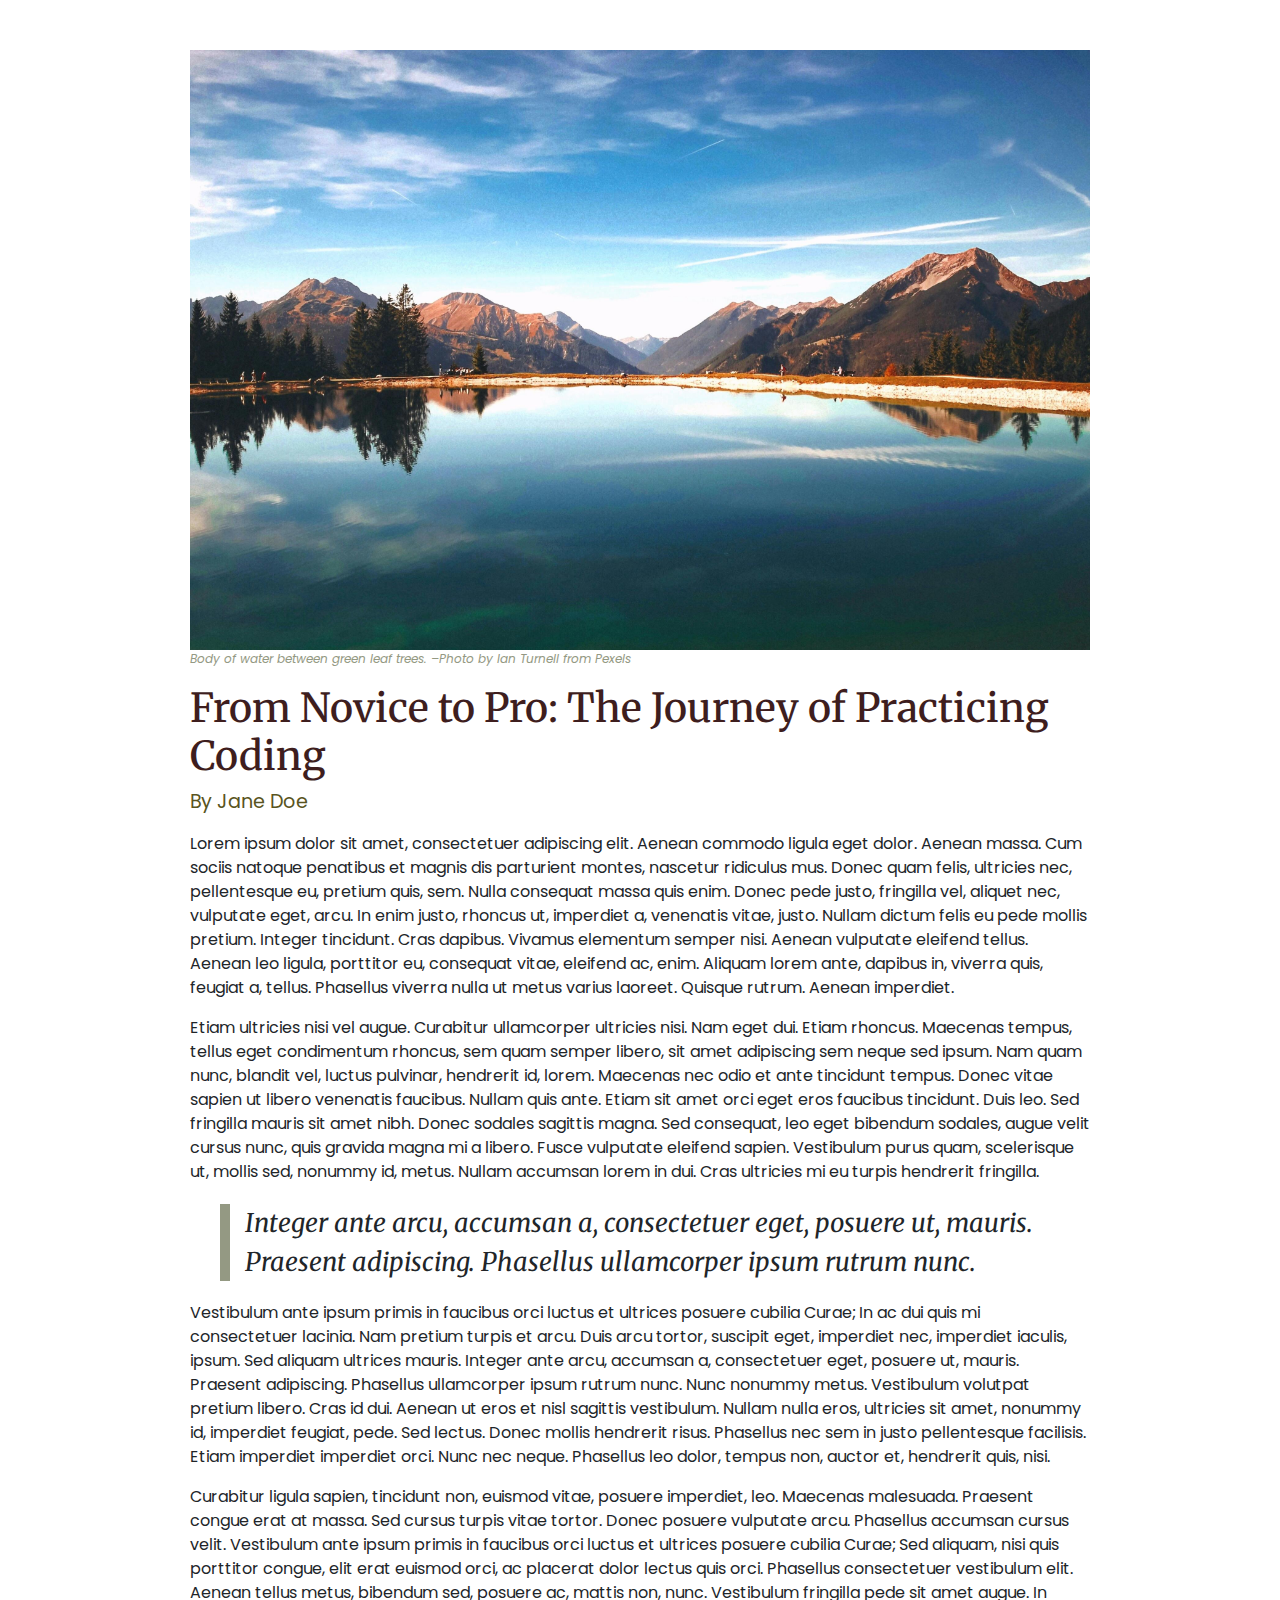
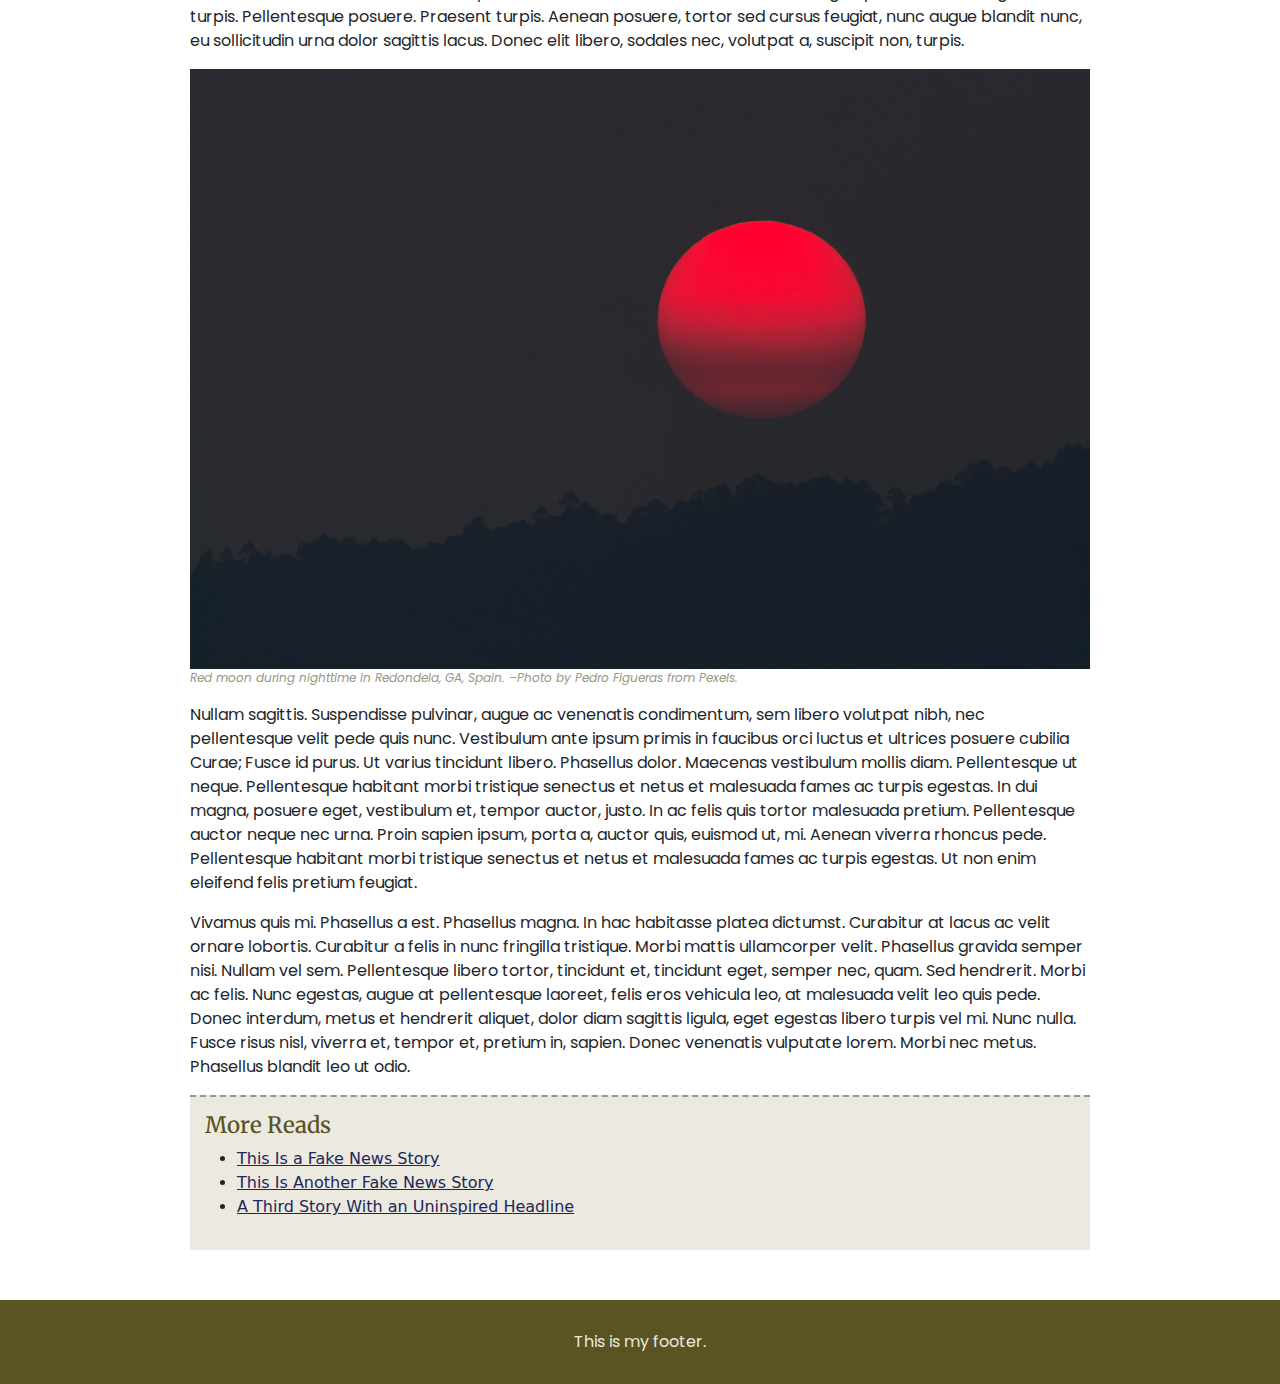
==== bootstrap-practice/index.html @ 15d183a6 "Added and started styling images" ====
<!doctype html>

<html lang="en">

  <head>
  
    <meta charset="utf-8">
    
    <meta name="viewport" content="width=device-width, initial-scale=1">
    
    <title>Bootstrap Practice Assignment</title>
    
    <!-- Bootstrap CSS -->
    <link href="https://cdn.jsdelivr.net/npm/bootstrap@5.3.3/dist/css/bootstrap.min.css" rel="stylesheet" integrity="sha384-QWTKZyjpPEjISv5WaRU9OFeRpok6YctnYmDr5pNlyT2bRjXh0JMhjY6hW+ALEwIH" crossorigin="anonymous">
    
    <!-- My external stylesheet -->
    <link href="style.css" rel="stylesheet" type="text/css">
    
    <!-- Google fonts -->
    <link rel="preconnect" href="https://fonts.googleapis.com">
    <link rel="preconnect" href="https://fonts.gstatic.com" crossorigin>
    <link href="https://fonts.googleapis.com/css2?family=Merriweather:ital,wght@0,300;0,400;0,700;0,900;1,300;1,400;1,700;1,900&family=Poppins:ital,wght@0,100;0,200;0,300;0,400;0,500;0,600;0,700;0,800;0,900;1,100;1,200;1,300;1,400;1,500;1,600;1,700;1,800;1,900&display=swap" rel="stylesheet">
        
  </head>
    
  <body>
    
    <div class="container"> <!-- opening Bootstrap body container -->
    
      <div class="row"> <!-- opening row container -->
    
         <div class="col"> <!-- opening column container -->
           
           <!-- Lead image + caption -->
           <img src="images/mountain-scenery.jpg" width="100%" alt="Mountain view reflected in water">
           <p class="captions">Body of water between green leaf trees. –Photo by Ian Turnell from Pexels</p>
           
           <!-- Headline -->
           <h1>From Novice to Pro: The Journey of Practicing Coding</h1>
           
           <!-- Byline -->
           <p id="byline">By Jane Doe</p>
           
           <!-- Body text -->
           <p class="body-text">Lorem ipsum dolor sit amet, consectetuer adipiscing elit. Aenean commodo ligula eget dolor. Aenean massa. Cum sociis natoque penatibus et magnis dis parturient montes, nascetur ridiculus mus. Donec quam felis, ultricies nec, pellentesque eu, pretium quis, sem. Nulla consequat massa quis enim. Donec pede justo, fringilla vel, aliquet nec, vulputate eget, arcu. In enim justo, rhoncus ut, imperdiet a, venenatis vitae, justo. Nullam dictum felis eu pede mollis pretium. Integer tincidunt. Cras dapibus. Vivamus elementum semper nisi. Aenean vulputate eleifend tellus. Aenean leo ligula, porttitor eu, consequat vitae, eleifend ac, enim. Aliquam lorem ante, dapibus in, viverra quis, feugiat a, tellus. Phasellus viverra nulla ut metus varius laoreet. Quisque rutrum. Aenean imperdiet.</p>
           
           <p class="body-text">Etiam ultricies nisi vel augue. Curabitur ullamcorper ultricies nisi. Nam eget dui. Etiam rhoncus. Maecenas tempus, tellus eget condimentum rhoncus, sem quam semper libero, sit amet adipiscing sem neque sed ipsum. Nam quam nunc, blandit vel, luctus pulvinar, hendrerit id, lorem. Maecenas nec odio et ante tincidunt tempus. Donec vitae sapien ut libero venenatis faucibus. Nullam quis ante. Etiam sit amet orci eget eros faucibus tincidunt. Duis leo. Sed fringilla mauris sit amet nibh. Donec sodales sagittis magna. Sed consequat, leo eget bibendum sodales, augue velit cursus nunc, quis gravida magna mi a libero. Fusce vulputate eleifend sapien. Vestibulum purus quam, scelerisque ut, mollis sed, nonummy id, metus. Nullam accumsan lorem in dui. Cras ultricies mi eu turpis hendrerit fringilla.</p>
           
           <!-- Pull quote -->
           <blockquote>Integer ante arcu, accumsan a, consectetuer eget, posuere ut, mauris. Praesent adipiscing. Phasellus ullamcorper ipsum rutrum nunc. </blockquote>
           
           <p class="body-text">Vestibulum ante ipsum primis in faucibus orci luctus et ultrices posuere cubilia Curae; In ac dui quis mi consectetuer lacinia. Nam pretium turpis et arcu. Duis arcu tortor, suscipit eget, imperdiet nec, imperdiet iaculis, ipsum. Sed aliquam ultrices mauris. Integer ante arcu, accumsan a, consectetuer eget, posuere ut, mauris. Praesent adipiscing. Phasellus ullamcorper ipsum rutrum nunc. Nunc nonummy metus. Vestibulum volutpat pretium libero. Cras id dui. Aenean ut eros et nisl sagittis vestibulum. Nullam nulla eros, ultricies sit amet, nonummy id, imperdiet feugiat, pede. Sed lectus. Donec mollis hendrerit risus. Phasellus nec sem in justo pellentesque facilisis. Etiam imperdiet imperdiet orci. Nunc nec neque. Phasellus leo dolor, tempus non, auctor et, hendrerit quis, nisi.</p>
           
           <p class="body-text">Curabitur ligula sapien, tincidunt non, euismod vitae, posuere imperdiet, leo. Maecenas malesuada. Praesent congue erat at massa. Sed cursus turpis vitae tortor. Donec posuere vulputate arcu. Phasellus accumsan cursus velit. Vestibulum ante ipsum primis in faucibus orci luctus et ultrices posuere cubilia Curae; Sed aliquam, nisi quis porttitor congue, elit erat euismod orci, ac placerat dolor lectus quis orci. Phasellus consectetuer vestibulum elit. Aenean tellus metus, bibendum sed, posuere ac, mattis non, nunc. Vestibulum fringilla pede sit amet augue. In turpis. Pellentesque posuere. Praesent turpis. Aenean posuere, tortor sed cursus feugiat, nunc augue blandit nunc, eu sollicitudin urna dolor sagittis lacus. Donec elit libero, sodales nec, volutpat a, suscipit non, turpis.</p>
           
           <!-- Inline image + caption -->
           <img src="images/red-moon.jpg" width="100%" alt="Reddish moon in a dark sky">
           <p class="captions">Red moon during nighttime in Redondela, GA, Spain. –Photo by Pedro Figueras from Pexels.</p>
           
           <p class="body-text">Nullam sagittis. Suspendisse pulvinar, augue ac venenatis condimentum, sem libero volutpat nibh, nec pellentesque velit pede quis nunc. Vestibulum ante ipsum primis in faucibus orci luctus et ultrices posuere cubilia Curae; Fusce id purus. Ut varius tincidunt libero. Phasellus dolor. Maecenas vestibulum mollis diam. Pellentesque ut neque. Pellentesque habitant morbi tristique senectus et netus et malesuada fames ac turpis egestas. In dui magna, posuere eget, vestibulum et, tempor auctor, justo. In ac felis quis tortor malesuada pretium. Pellentesque auctor neque nec urna. Proin sapien ipsum, porta a, auctor quis, euismod ut, mi. Aenean viverra rhoncus pede. Pellentesque habitant morbi tristique senectus et netus et malesuada fames ac turpis egestas. Ut non enim eleifend felis pretium feugiat.</p>
           
           <p class="body-text">Vivamus quis mi. Phasellus a est. Phasellus magna. In hac habitasse platea dictumst. Curabitur at lacus ac velit ornare lobortis. Curabitur a felis in nunc fringilla tristique. Morbi mattis ullamcorper velit. Phasellus gravida semper nisi. Nullam vel sem. Pellentesque libero tortor, tincidunt et, tincidunt eget, semper nec, quam. Sed hendrerit. Morbi ac felis. Nunc egestas, augue at pellentesque laoreet, felis eros vehicula leo, at malesuada velit leo quis pede. Donec interdum, metus et hendrerit aliquet, dolor diam sagittis ligula, eget egestas libero turpis vel mi. Nunc nulla. Fusce risus nisl, viverra et, tempor et, pretium in, sapien. Donec venenatis vulputate lorem. Morbi nec metus. Phasellus blandit leo ut odio.</p>
           
           <div id="more-reads"> <!-- opening more reads container -->
           
             <!-- More reads title -->
             <h3>More Reads</h3>
             
             <!-- List of links -->
             <ul>
               <li><a href="https://umd.edu/">This Is a Fake News Story</a></li>
               <li><a href="https://terp.umd.edu/">This Is Another Fake News Story</a></li>
               <li><a href="https://provost.umd.edu/calendar">A Third Story With an Uninspired Headline</a></li>
             </ul>
           
           </div> <!-- closing more-reads container -->
           
        </div> <!-- closing column container -->
    
      </div> <!-- closing row container -->
    
    </div> <!-- closing Bootstrap body container -->
    
    <div class="container-fluid"> <!-- opening Bootstrap footer container -->
    
      <div class="row"> <!-- opening row container -->
    
         <div class="col"> <!-- opening column container -->
         
           <div class="footer-text">This is my footer.</div>
         
         </div> <!-- closing column container -->
    
      </div> <!-- closing row container -->
    
    </div> <!-- closing Bootstrap footer container -->

    
    <!-- Bootstrap JavaScript -->
    <script src="https://cdn.jsdelivr.net/npm/bootstrap@5.3.3/dist/js/bootstrap.bundle.min.js" integrity="sha384-YvpcrYf0tY3lHB60NNkmXc5s9fDVZLESaAA55NDzOxhy9GkcIdslK1eN7N6jIeHz" crossorigin="anonymous"></script>
    
  </body>
    
</html>
---- bootstrap-practice/style.css ----
/* styles for body container */
.container {
  margin: 0 auto;
  max-width: 900px;
  padding: 50px 0;
}

/* styles for image captions */
.captions {
  color: #949983;
  font-family: "Poppins", sans-serif;
  font-size: 0.75em;
  font-style: italic;
}

/* styles for headline */
h1 {
  color: #3e1e1e;
  font-family: "Merriweather", serif;
  font-size: 2.5em;
}

/* styles for byline */
#byline {
  color: #595421;
  font-family: "Poppins", sans-serif;
  font-size: 1.2em;
}
  
/* styles for body text */
.body-text {
  font-family: "Poppins", sans-serif;
  font-size: 1em;
}

/* styles for pull quote */
blockquote {
  border-left: solid 10px #949983;
  font-family: "Merriweather", serif;
  font-size: 1.6em;
  font-style: italic;
  margin: 20px 30px;
  padding: 0 15px;
}

/* styles for more reads section */
#more-reads {
  background-color: #ebe9e0;
  border-top: dashed 2px #949983;
  padding: 15px;
}

/* styles for more reads title */
h3 {
  color: #595421;
  font-family: "Merriweather", serif;
  font-size: 1.4em;
}

/* styles for footer container */
.container-fluid {
  background-color: #595421;
}

/* styles for footer text */
.footer-text {
  color: #ebe9e0;
  font-family: "Poppins", sans-serif;
  font-size: 1em;
  margin: 30px;
  text-align: center;
}

/* unvisited links */
a:link {
  color: #212659;
  font-weight: 500;
}

/* hovering over links */
a:hover {
  color: #595421;
}

/* visited links */
a:visited {
  color: #542159;
}
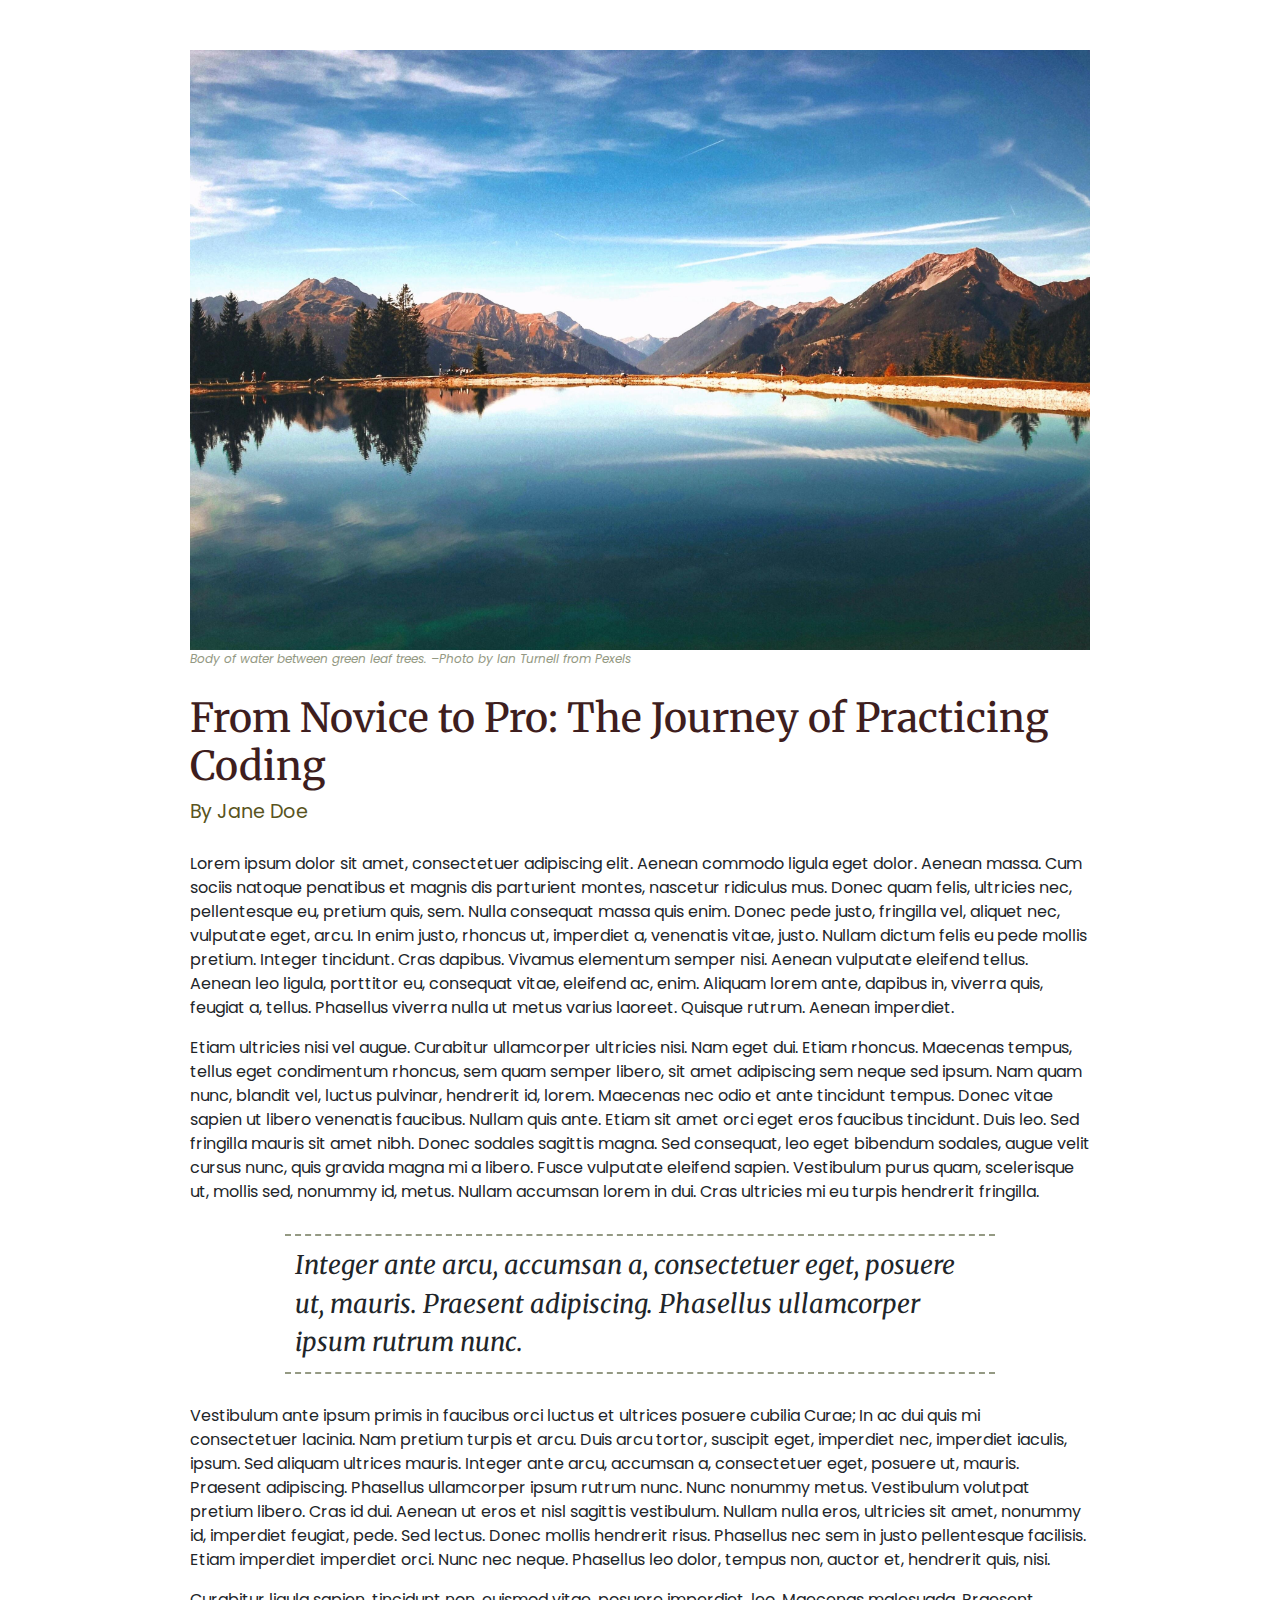
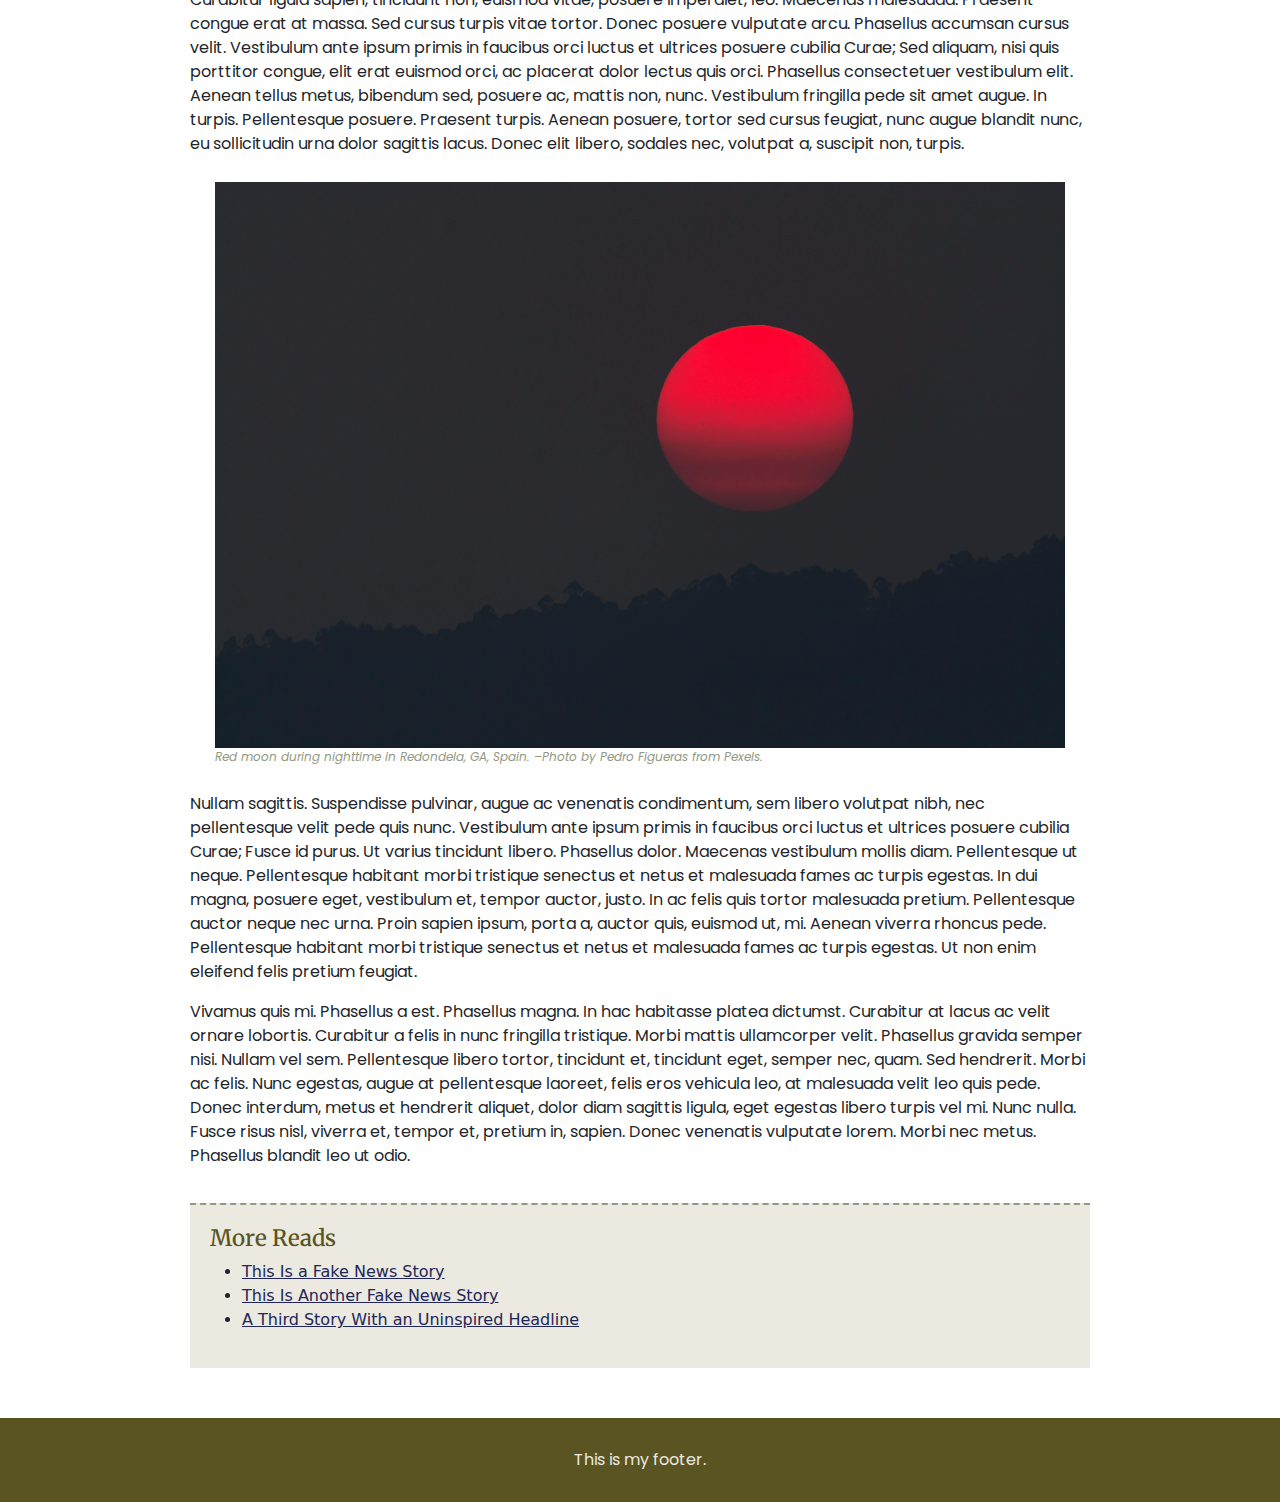
==== commit d99802cc: "Styling inline image and changing pull quote" ====
--- a/bootstrap-practice/index.html
+++ b/bootstrap-practice/index.html
@@ -53,9 +53,14 @@
            
            <p class="body-text">Curabitur ligula sapien, tincidunt non, euismod vitae, posuere imperdiet, leo. Maecenas malesuada. Praesent congue erat at massa. Sed cursus turpis vitae tortor. Donec posuere vulputate arcu. Phasellus accumsan cursus velit. Vestibulum ante ipsum primis in faucibus orci luctus et ultrices posuere cubilia Curae; Sed aliquam, nisi quis porttitor congue, elit erat euismod orci, ac placerat dolor lectus quis orci. Phasellus consectetuer vestibulum elit. Aenean tellus metus, bibendum sed, posuere ac, mattis non, nunc. Vestibulum fringilla pede sit amet augue. In turpis. Pellentesque posuere. Praesent turpis. Aenean posuere, tortor sed cursus feugiat, nunc augue blandit nunc, eu sollicitudin urna dolor sagittis lacus. Donec elit libero, sodales nec, volutpat a, suscipit non, turpis.</p>
            
-           <!-- Inline image + caption -->
-           <img src="images/red-moon.jpg" width="100%" alt="Reddish moon in a dark sky">
-           <p class="captions">Red moon during nighttime in Redondela, GA, Spain. –Photo by Pedro Figueras from Pexels.</p>
+           <!-- Inline image container -->
+           <div class="image-container"> <!-- opening image container -->
+           
+             <!-- Inline image + caption -->
+             <img src="images/red-moon.jpg" width="100%" alt="Reddish moon in a dark sky">
+             <p class="captions">Red moon during nighttime in Redondela, GA, Spain. –Photo by Pedro Figueras from Pexels.</p>
+             
+           </div> <!-- closing image container -->
            
            <p class="body-text">Nullam sagittis. Suspendisse pulvinar, augue ac venenatis condimentum, sem libero volutpat nibh, nec pellentesque velit pede quis nunc. Vestibulum ante ipsum primis in faucibus orci luctus et ultrices posuere cubilia Curae; Fusce id purus. Ut varius tincidunt libero. Phasellus dolor. Maecenas vestibulum mollis diam. Pellentesque ut neque. Pellentesque habitant morbi tristique senectus et netus et malesuada fames ac turpis egestas. In dui magna, posuere eget, vestibulum et, tempor auctor, justo. In ac felis quis tortor malesuada pretium. Pellentesque auctor neque nec urna. Proin sapien ipsum, porta a, auctor quis, euismod ut, mi. Aenean viverra rhoncus pede. Pellentesque habitant morbi tristique senectus et netus et malesuada fames ac turpis egestas. Ut non enim eleifend felis pretium feugiat.</p>
            
--- a/bootstrap-practice/style.css
+++ b/bootstrap-practice/style.css
@@ -18,6 +18,7 @@
   color: #3e1e1e;
   font-family: "Merriweather", serif;
   font-size: 2.5em;
+  padding-top: 10px;
 }
 
 /* styles for byline */
@@ -25,6 +26,7 @@
   color: #595421;
   font-family: "Poppins", sans-serif;
   font-size: 1.2em;
+  padding-bottom: 10px;
 }
   
 /* styles for body text */
@@ -35,19 +37,26 @@
 
 /* styles for pull quote */
 blockquote {
-  border-left: solid 10px #949983;
+  border-bottom: dashed 2px #949983;
+  border-top: dashed 2px #949983;
   font-family: "Merriweather", serif;
   font-size: 1.6em;
   font-style: italic;
-  margin: 20px 30px;
-  padding: 0 15px;
+  margin: 30px 95px;
+  padding: 10px;
+}
+
+/* styles for inline image */
+.image-container {
+  padding: 10px 25px;
 }
 
 /* styles for more reads section */
 #more-reads {
   background-color: #ebe9e0;
   border-top: dashed 2px #949983;
-  padding: 15px;
+  margin-top: 35px;
+  padding: 20px;
 }
 
 /* styles for more reads title */
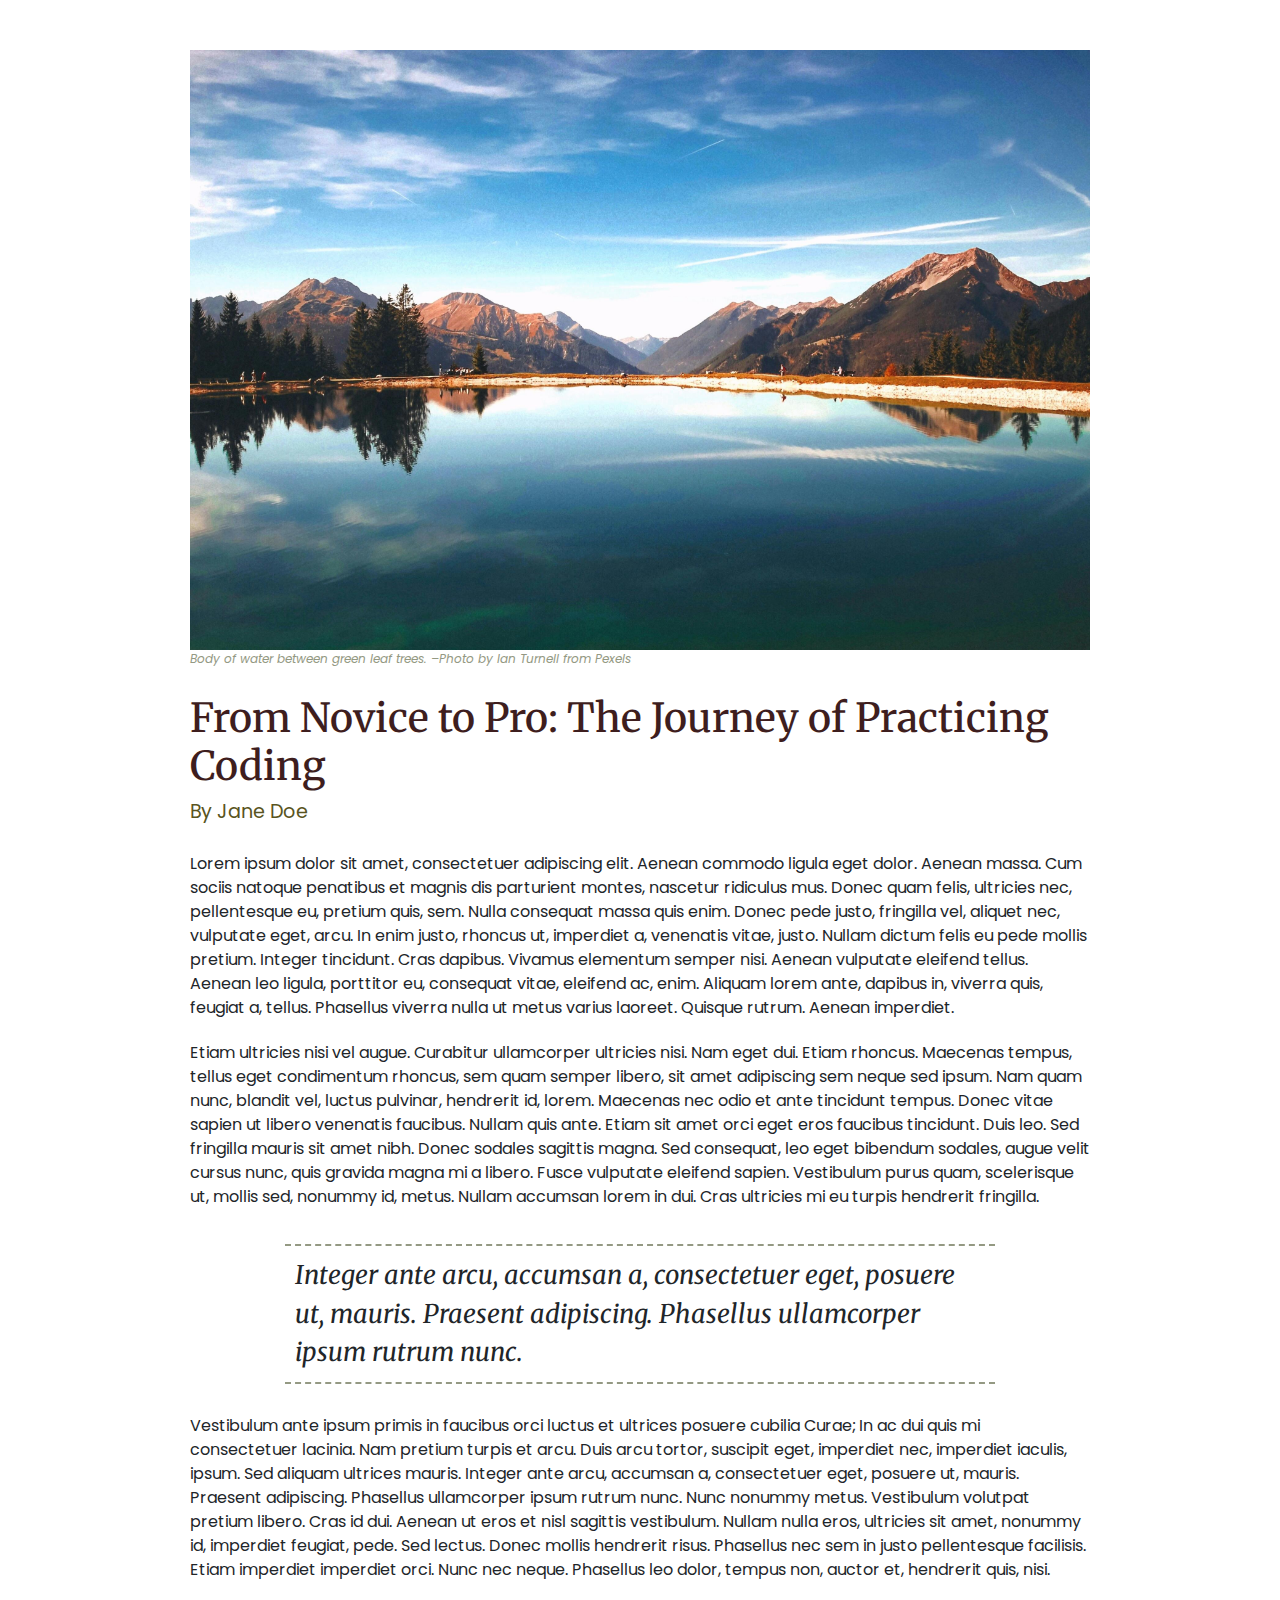
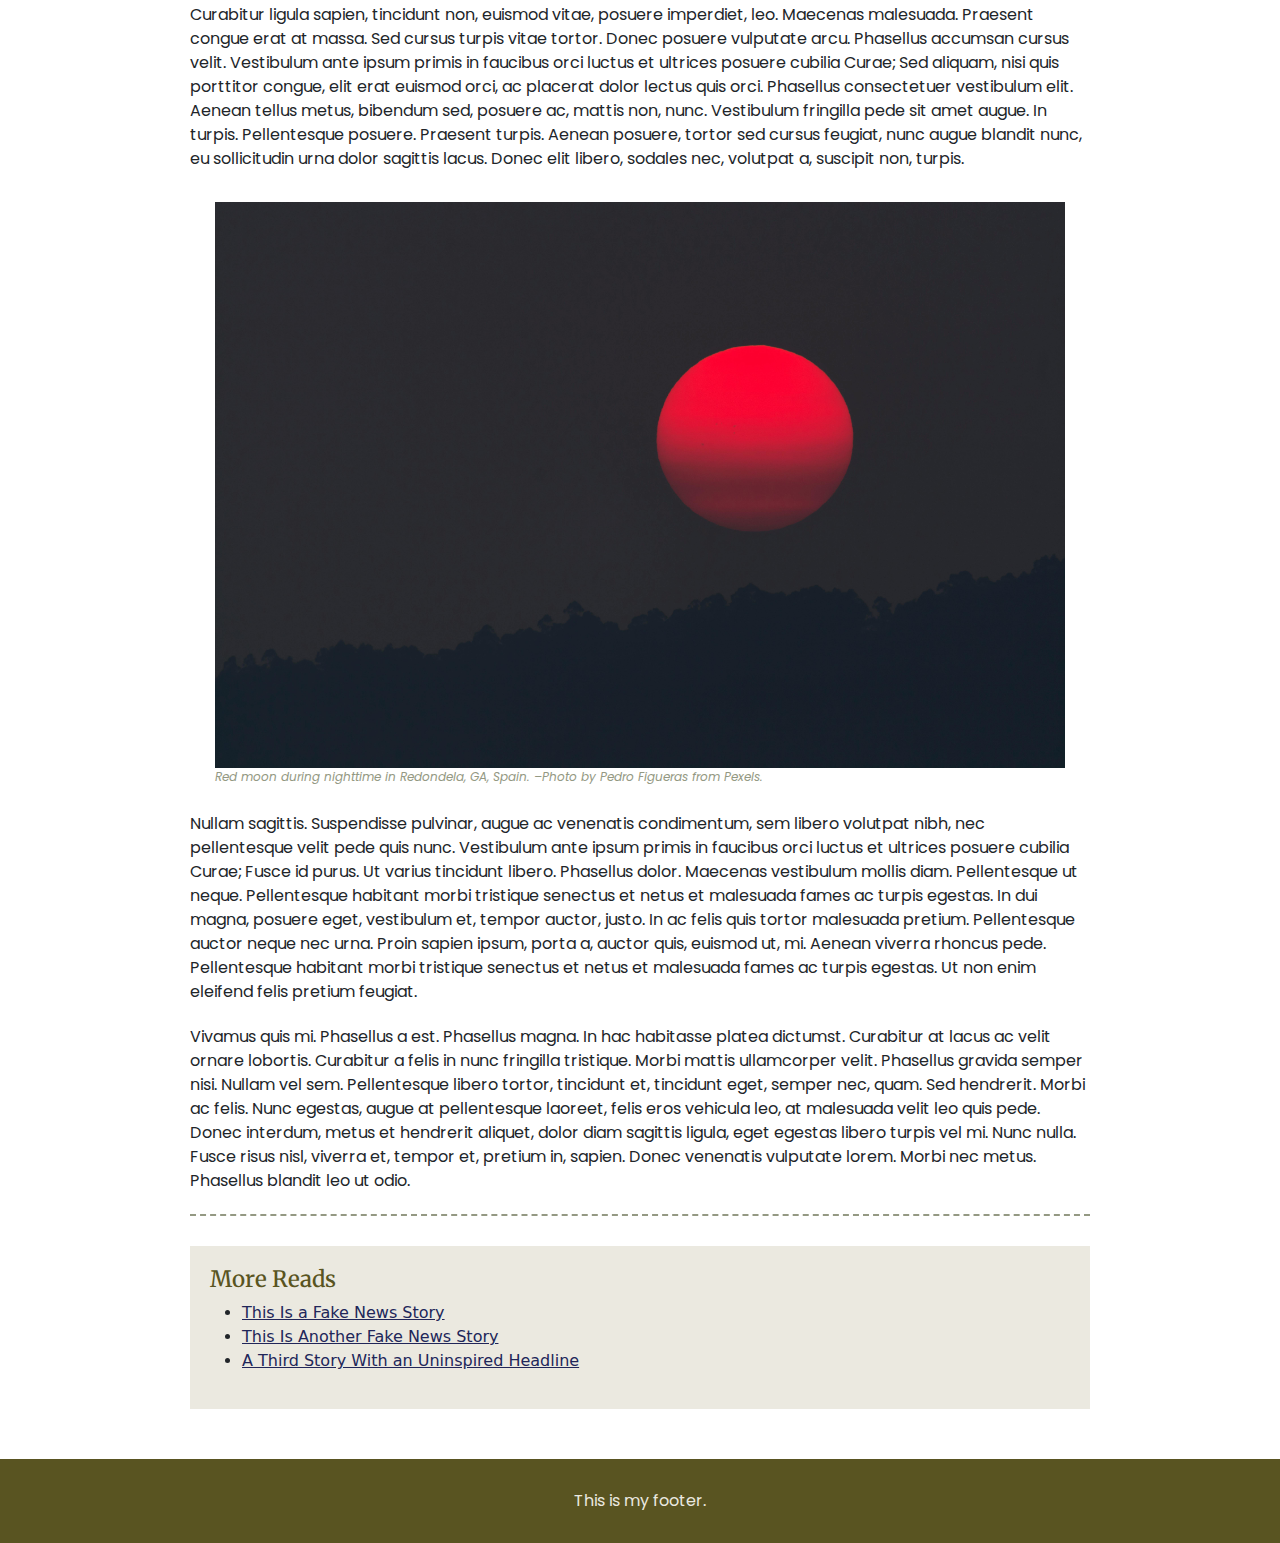
==== commit 04fa151e: "Adding + styling hr" ====
--- a/bootstrap-practice/index.html
+++ b/bootstrap-practice/index.html
@@ -66,6 +66,9 @@
            
            <p class="body-text">Vivamus quis mi. Phasellus a est. Phasellus magna. In hac habitasse platea dictumst. Curabitur at lacus ac velit ornare lobortis. Curabitur a felis in nunc fringilla tristique. Morbi mattis ullamcorper velit. Phasellus gravida semper nisi. Nullam vel sem. Pellentesque libero tortor, tincidunt et, tincidunt eget, semper nec, quam. Sed hendrerit. Morbi ac felis. Nunc egestas, augue at pellentesque laoreet, felis eros vehicula leo, at malesuada velit leo quis pede. Donec interdum, metus et hendrerit aliquet, dolor diam sagittis ligula, eget egestas libero turpis vel mi. Nunc nulla. Fusce risus nisl, viverra et, tempor et, pretium in, sapien. Donec venenatis vulputate lorem. Morbi nec metus. Phasellus blandit leo ut odio.</p>
            
+           <!-- Horizontal divider -->
+           <hr id="divider">
+           
            <div id="more-reads"> <!-- opening more reads container -->
            
              <!-- More reads title -->
--- a/bootstrap-practice/style.css
+++ b/bootstrap-practice/style.css
@@ -33,6 +33,7 @@
 .body-text {
   font-family: "Poppins", sans-serif;
   font-size: 1em;
+  padding-bottom: 5px;
 }
 
 /* styles for pull quote */
@@ -51,11 +52,16 @@
   padding: 10px 25px;
 }
 
+/* styles for horizontal divider */
+#divider {
+  border-top: 2px dashed #949983;
+  opacity: 1;
+}
+
 /* styles for more reads section */
 #more-reads {
   background-color: #ebe9e0;
-  border-top: dashed 2px #949983;
-  margin-top: 35px;
+  margin-top: 30px;
   padding: 20px;
 }
 
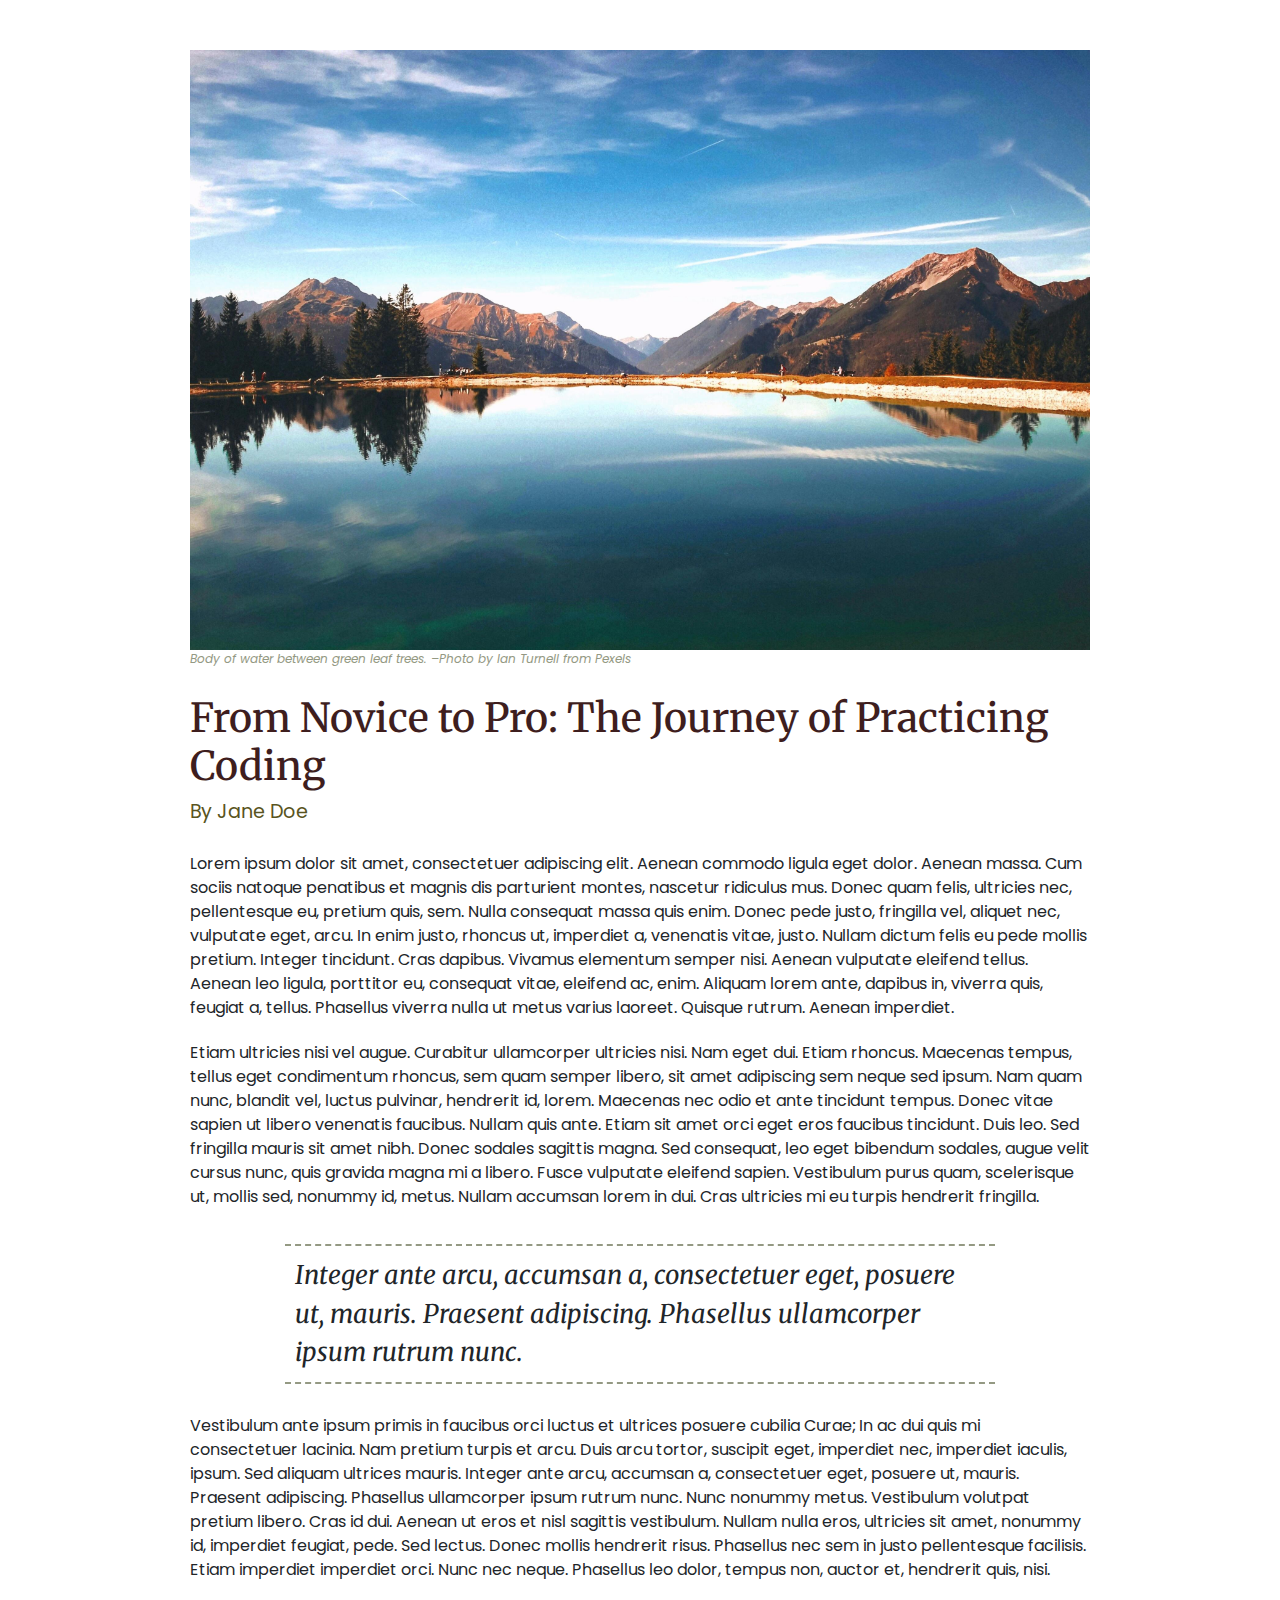
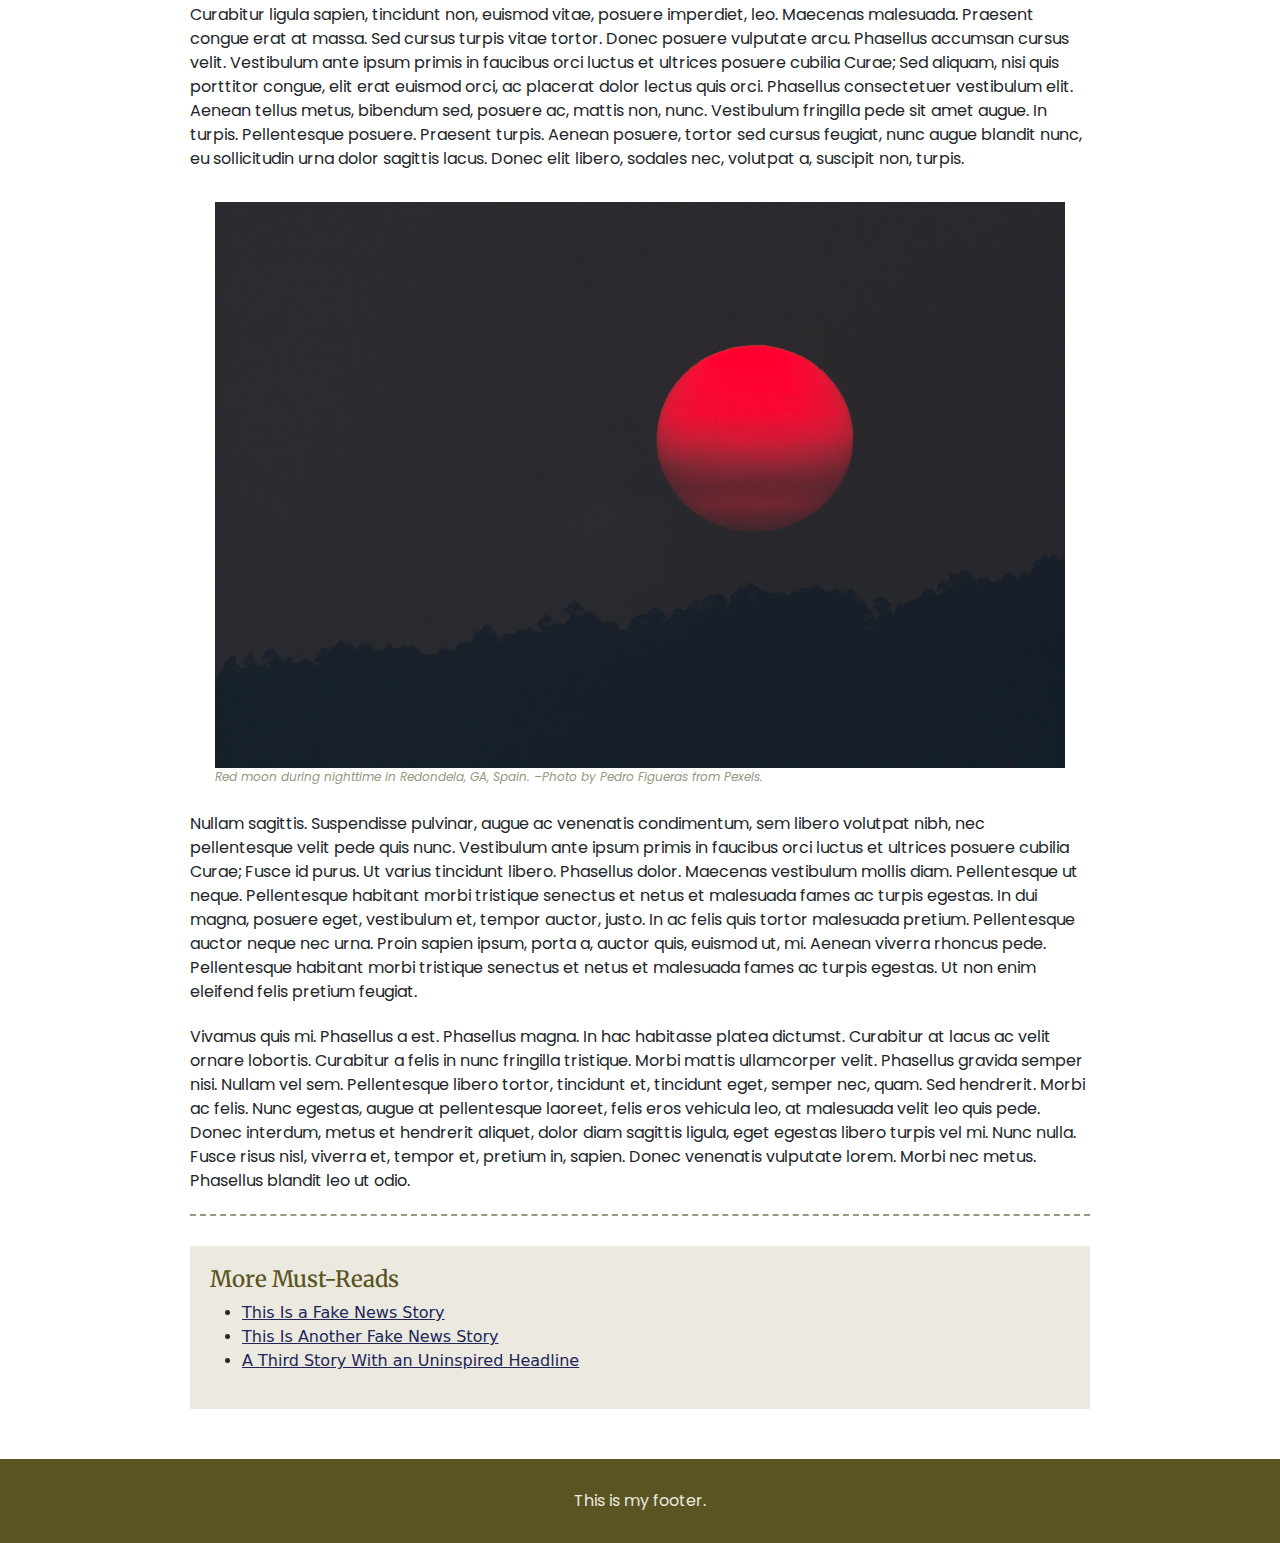
==== commit f8642a31: "Little cleanup on list title and stylesheet comments" ====
--- a/bootstrap-practice/index.html
+++ b/bootstrap-practice/index.html
@@ -32,7 +32,7 @@
          <div class="col"> <!-- opening column container -->
            
            <!-- Lead image + caption -->
-           <img src="images/mountain-scenery.jpg" width="100%" alt="Mountain view reflected in water">
+           <img src="images/mountain-scenery.jpg" alt="Mountain view reflected in water">
            <p class="captions">Body of water between green leaf trees. –Photo by Ian Turnell from Pexels</p>
            
            <!-- Headline -->
@@ -57,7 +57,7 @@
            <div class="image-container"> <!-- opening image container -->
            
              <!-- Inline image + caption -->
-             <img src="images/red-moon.jpg" width="100%" alt="Reddish moon in a dark sky">
+             <img src="images/red-moon.jpg" alt="Reddish moon in a dark sky">
              <p class="captions">Red moon during nighttime in Redondela, GA, Spain. –Photo by Pedro Figueras from Pexels.</p>
              
            </div> <!-- closing image container -->
@@ -72,7 +72,7 @@
            <div id="more-reads"> <!-- opening more reads container -->
            
              <!-- More reads title -->
-             <h3>More Reads</h3>
+             <h3>More Must-Reads</h3>
              
              <!-- List of links -->
              <ul>
--- a/bootstrap-practice/style.css
+++ b/bootstrap-practice/style.css
@@ -3,6 +3,11 @@
   margin: 0 auto;
   max-width: 900px;
   padding: 50px 0;
+}
+
+/* styles for images */
+img {
+  width: 100%;
 }
 
 /* styles for image captions */
@@ -77,7 +82,7 @@
   background-color: #595421;
 }
 
-/* styles for footer text */
+/* styles for footer text; height will expand with text */
 .footer-text {
   color: #ebe9e0;
   font-family: "Poppins", sans-serif;
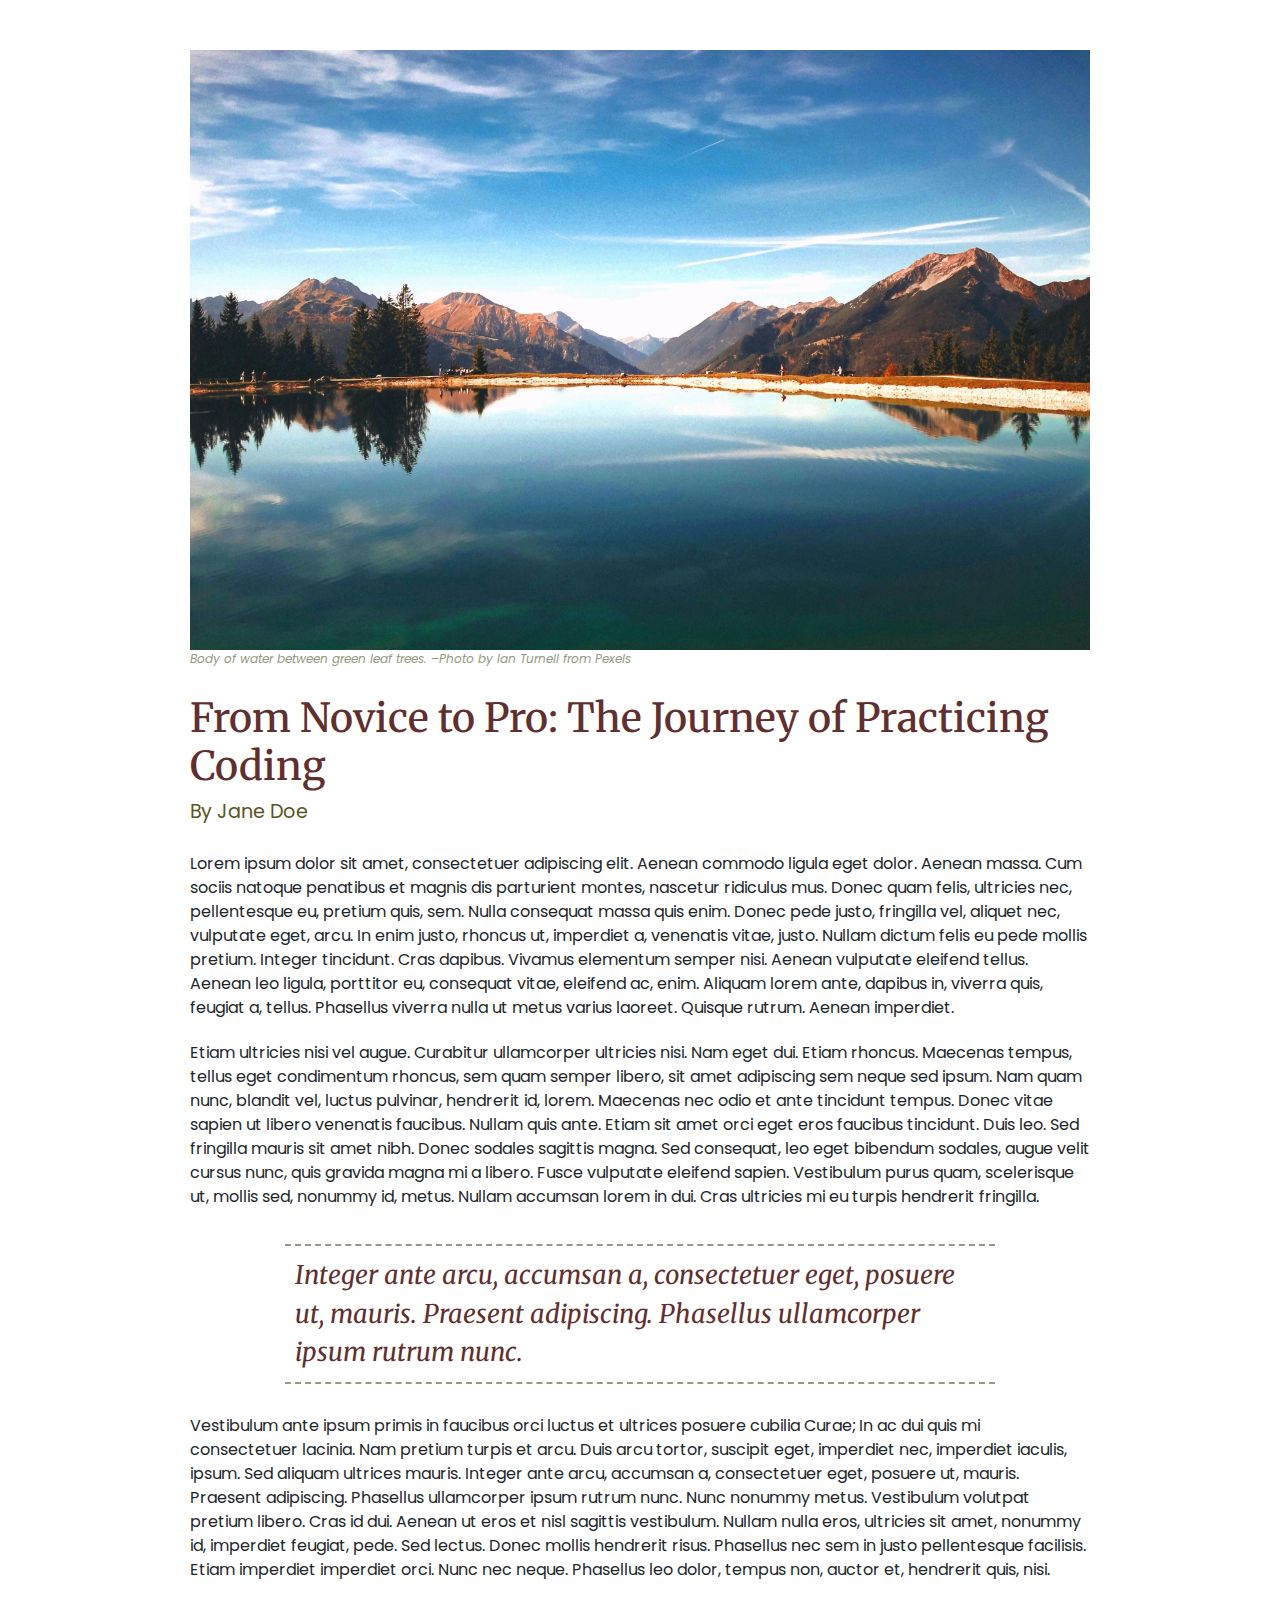
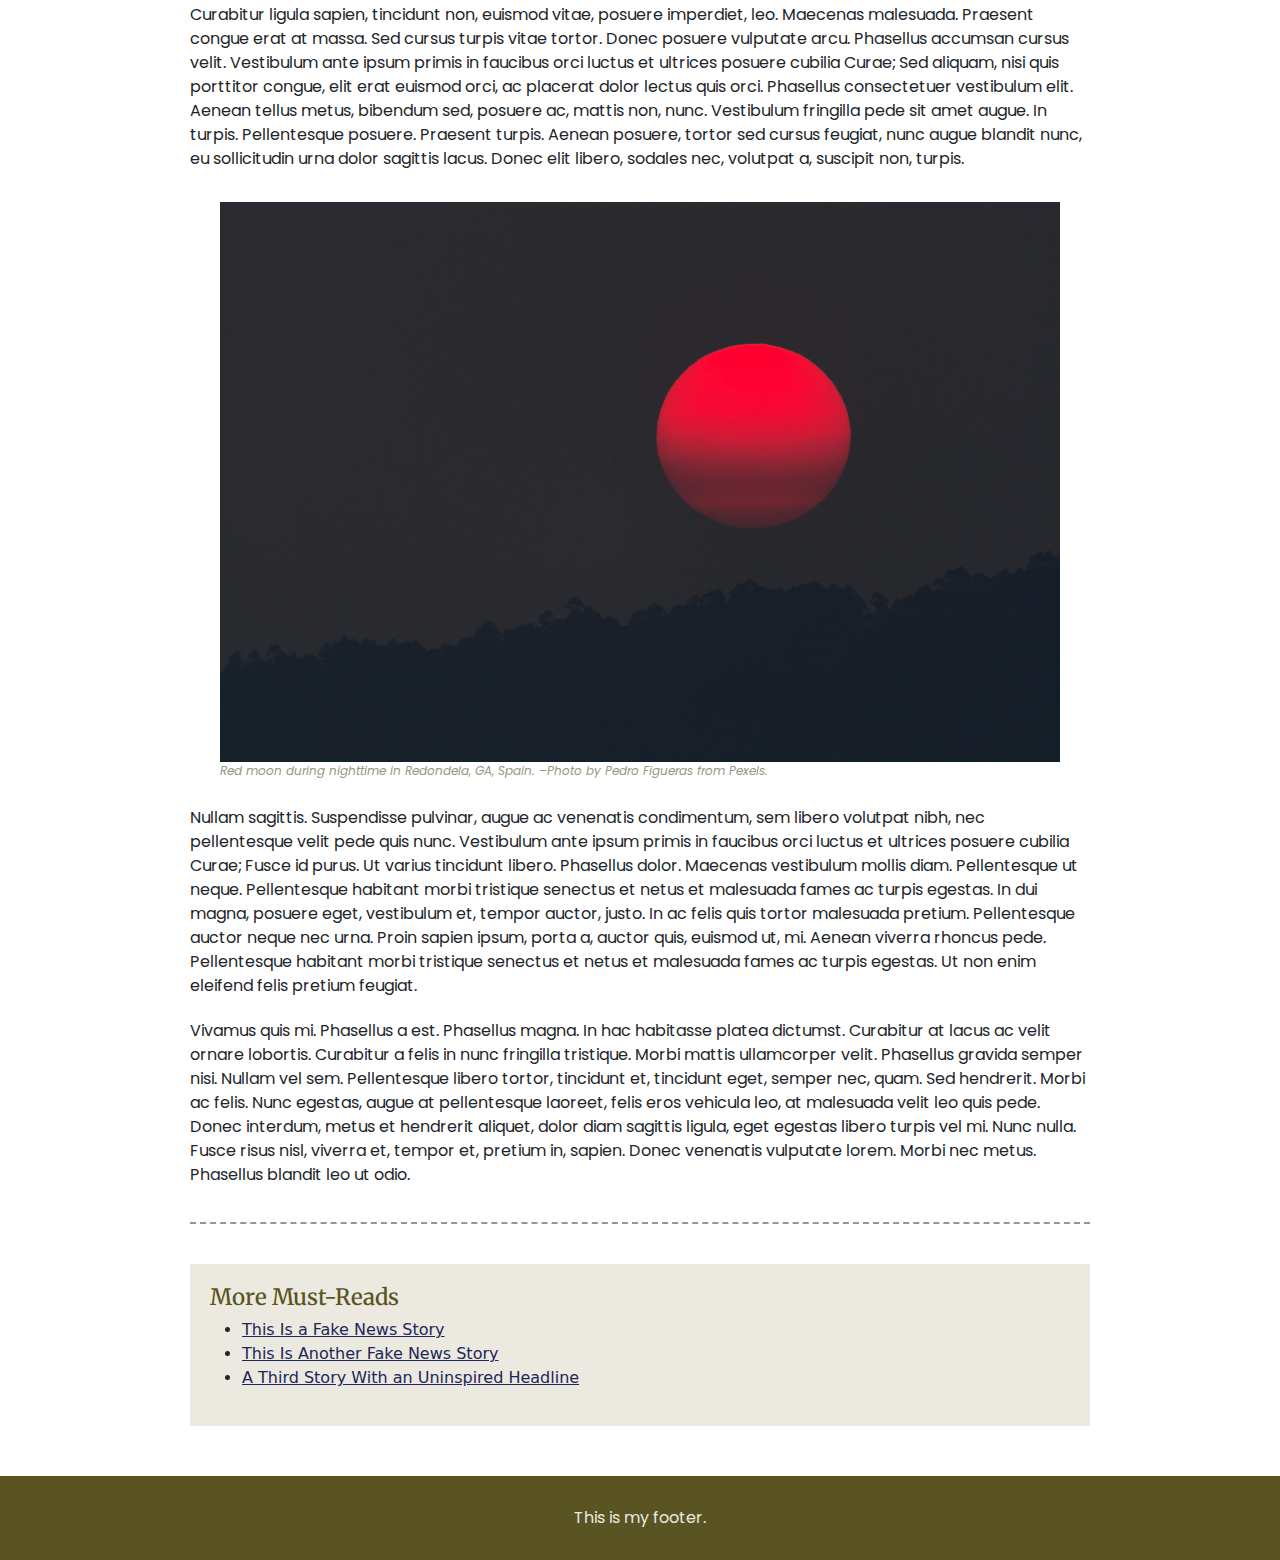
==== commit f97aed83: "Cleaning up comments" ====
--- a/bootstrap-practice/index.html
+++ b/bootstrap-practice/index.html
@@ -27,21 +27,21 @@
     
     <div class="container"> <!-- opening Bootstrap body container -->
     
-      <div class="row"> <!-- opening row container -->
+      <div class="row"> <!-- opening row -->
     
-         <div class="col"> <!-- opening column container -->
+         <div class="col"> <!-- opening column -->
            
            <!-- Lead image + caption -->
            <img src="images/mountain-scenery.jpg" alt="Mountain view reflected in water">
            <p class="captions">Body of water between green leaf trees. –Photo by Ian Turnell from Pexels</p>
            
-           <!-- Headline -->
+           <!-- headline -->
            <h1>From Novice to Pro: The Journey of Practicing Coding</h1>
            
-           <!-- Byline -->
+           <!-- byline -->
            <p id="byline">By Jane Doe</p>
            
-           <!-- Body text -->
+           <!-- body text -->
            <p class="body-text">Lorem ipsum dolor sit amet, consectetuer adipiscing elit. Aenean commodo ligula eget dolor. Aenean massa. Cum sociis natoque penatibus et magnis dis parturient montes, nascetur ridiculus mus. Donec quam felis, ultricies nec, pellentesque eu, pretium quis, sem. Nulla consequat massa quis enim. Donec pede justo, fringilla vel, aliquet nec, vulputate eget, arcu. In enim justo, rhoncus ut, imperdiet a, venenatis vitae, justo. Nullam dictum felis eu pede mollis pretium. Integer tincidunt. Cras dapibus. Vivamus elementum semper nisi. Aenean vulputate eleifend tellus. Aenean leo ligula, porttitor eu, consequat vitae, eleifend ac, enim. Aliquam lorem ante, dapibus in, viverra quis, feugiat a, tellus. Phasellus viverra nulla ut metus varius laoreet. Quisque rutrum. Aenean imperdiet.</p>
            
            <p class="body-text">Etiam ultricies nisi vel augue. Curabitur ullamcorper ultricies nisi. Nam eget dui. Etiam rhoncus. Maecenas tempus, tellus eget condimentum rhoncus, sem quam semper libero, sit amet adipiscing sem neque sed ipsum. Nam quam nunc, blandit vel, luctus pulvinar, hendrerit id, lorem. Maecenas nec odio et ante tincidunt tempus. Donec vitae sapien ut libero venenatis faucibus. Nullam quis ante. Etiam sit amet orci eget eros faucibus tincidunt. Duis leo. Sed fringilla mauris sit amet nibh. Donec sodales sagittis magna. Sed consequat, leo eget bibendum sodales, augue velit cursus nunc, quis gravida magna mi a libero. Fusce vulputate eleifend sapien. Vestibulum purus quam, scelerisque ut, mollis sed, nonummy id, metus. Nullam accumsan lorem in dui. Cras ultricies mi eu turpis hendrerit fringilla.</p>
@@ -53,14 +53,14 @@
            
            <p class="body-text">Curabitur ligula sapien, tincidunt non, euismod vitae, posuere imperdiet, leo. Maecenas malesuada. Praesent congue erat at massa. Sed cursus turpis vitae tortor. Donec posuere vulputate arcu. Phasellus accumsan cursus velit. Vestibulum ante ipsum primis in faucibus orci luctus et ultrices posuere cubilia Curae; Sed aliquam, nisi quis porttitor congue, elit erat euismod orci, ac placerat dolor lectus quis orci. Phasellus consectetuer vestibulum elit. Aenean tellus metus, bibendum sed, posuere ac, mattis non, nunc. Vestibulum fringilla pede sit amet augue. In turpis. Pellentesque posuere. Praesent turpis. Aenean posuere, tortor sed cursus feugiat, nunc augue blandit nunc, eu sollicitudin urna dolor sagittis lacus. Donec elit libero, sodales nec, volutpat a, suscipit non, turpis.</p>
            
-           <!-- Inline image container -->
+           <!-- opening inline image div -->
            <div class="image-container"> <!-- opening image container -->
            
-             <!-- Inline image + caption -->
+             <!-- inline image + caption -->
              <img src="images/red-moon.jpg" alt="Reddish moon in a dark sky">
              <p class="captions">Red moon during nighttime in Redondela, GA, Spain. –Photo by Pedro Figueras from Pexels.</p>
              
-           </div> <!-- closing image container -->
+           </div> <!-- closing inline image div -->
            
            <p class="body-text">Nullam sagittis. Suspendisse pulvinar, augue ac venenatis condimentum, sem libero volutpat nibh, nec pellentesque velit pede quis nunc. Vestibulum ante ipsum primis in faucibus orci luctus et ultrices posuere cubilia Curae; Fusce id purus. Ut varius tincidunt libero. Phasellus dolor. Maecenas vestibulum mollis diam. Pellentesque ut neque. Pellentesque habitant morbi tristique senectus et netus et malesuada fames ac turpis egestas. In dui magna, posuere eget, vestibulum et, tempor auctor, justo. In ac felis quis tortor malesuada pretium. Pellentesque auctor neque nec urna. Proin sapien ipsum, porta a, auctor quis, euismod ut, mi. Aenean viverra rhoncus pede. Pellentesque habitant morbi tristique senectus et netus et malesuada fames ac turpis egestas. Ut non enim eleifend felis pretium feugiat.</p>
            
@@ -69,37 +69,37 @@
            <!-- Horizontal divider -->
            <hr id="divider">
            
-           <div id="more-reads"> <!-- opening more reads container -->
+           <div id="more-reads"> <!-- opening more reads div -->
            
-             <!-- More reads title -->
+             <!-- more reads title -->
              <h3>More Must-Reads</h3>
              
-             <!-- List of links -->
+             <!-- list of links -->
              <ul>
                <li><a href="https://umd.edu/">This Is a Fake News Story</a></li>
                <li><a href="https://terp.umd.edu/">This Is Another Fake News Story</a></li>
                <li><a href="https://provost.umd.edu/calendar">A Third Story With an Uninspired Headline</a></li>
              </ul>
            
-           </div> <!-- closing more-reads container -->
+           </div> <!-- closing more-reads div -->
            
-        </div> <!-- closing column container -->
+        </div> <!-- closing column -->
     
-      </div> <!-- closing row container -->
+      </div> <!-- closing row -->
     
     </div> <!-- closing Bootstrap body container -->
     
     <div class="container-fluid"> <!-- opening Bootstrap footer container -->
     
-      <div class="row"> <!-- opening row container -->
+      <div class="row"> <!-- opening row -->
     
-         <div class="col"> <!-- opening column container -->
+         <div class="col"> <!-- opening column -->
          
            <div class="footer-text">This is my footer.</div>
          
-         </div> <!-- closing column container -->
+         </div> <!-- closing column -->
     
-      </div> <!-- closing row container -->
+      </div> <!-- closing row -->
     
     </div> <!-- closing Bootstrap footer container -->
 
--- a/bootstrap-practice/style.css
+++ b/bootstrap-practice/style.css
@@ -13,15 +13,15 @@
 /* styles for image captions */
 .captions {
   color: #949983;
-  font-family: "Poppins", sans-serif;
+  font-family: "Poppins", Arial, sans-serif;
   font-size: 0.75em;
   font-style: italic;
 }
 
 /* styles for headline */
 h1 {
-  color: #3e1e1e;
-  font-family: "Merriweather", serif;
+  color: #602F2F;
+  font-family: "Merriweather", Times, serif;
   font-size: 2.5em;
   padding-top: 10px;
 }
@@ -29,14 +29,14 @@
 /* styles for byline */
 #byline {
   color: #595421;
-  font-family: "Poppins", sans-serif;
+  font-family: "Poppins", Arial, sans-serif;
   font-size: 1.2em;
   padding-bottom: 10px;
 }
   
 /* styles for body text */
 .body-text {
-  font-family: "Poppins", sans-serif;
+  font-family: "Poppins", Arial, sans-serif;
   font-size: 1em;
   padding-bottom: 5px;
 }
@@ -45,7 +45,8 @@
 blockquote {
   border-bottom: dashed 2px #949983;
   border-top: dashed 2px #949983;
-  font-family: "Merriweather", serif;
+  color: #602F2F;
+  font-family: "Merriweather", Times, serif;
   font-size: 1.6em;
   font-style: italic;
   margin: 30px 95px;
@@ -54,26 +55,27 @@
 
 /* styles for inline image */
 .image-container {
-  padding: 10px 25px;
+  padding: 10px 30px;
 }
 
 /* styles for horizontal divider */
 #divider {
   border-top: 2px dashed #949983;
+  margin-top: 30px;
   opacity: 1;
 }
 
 /* styles for more reads section */
 #more-reads {
   background-color: #ebe9e0;
-  margin-top: 30px;
+  margin-top: 40px;
   padding: 20px;
 }
 
 /* styles for more reads title */
 h3 {
   color: #595421;
-  font-family: "Merriweather", serif;
+  font-family: "Merriweather", Times, serif;
   font-size: 1.4em;
 }
 
@@ -85,7 +87,7 @@
 /* styles for footer text; height will expand with text */
 .footer-text {
   color: #ebe9e0;
-  font-family: "Poppins", sans-serif;
+  font-family: "Poppins", Arial, sans-serif;
   font-size: 1em;
   margin: 30px;
   text-align: center;
